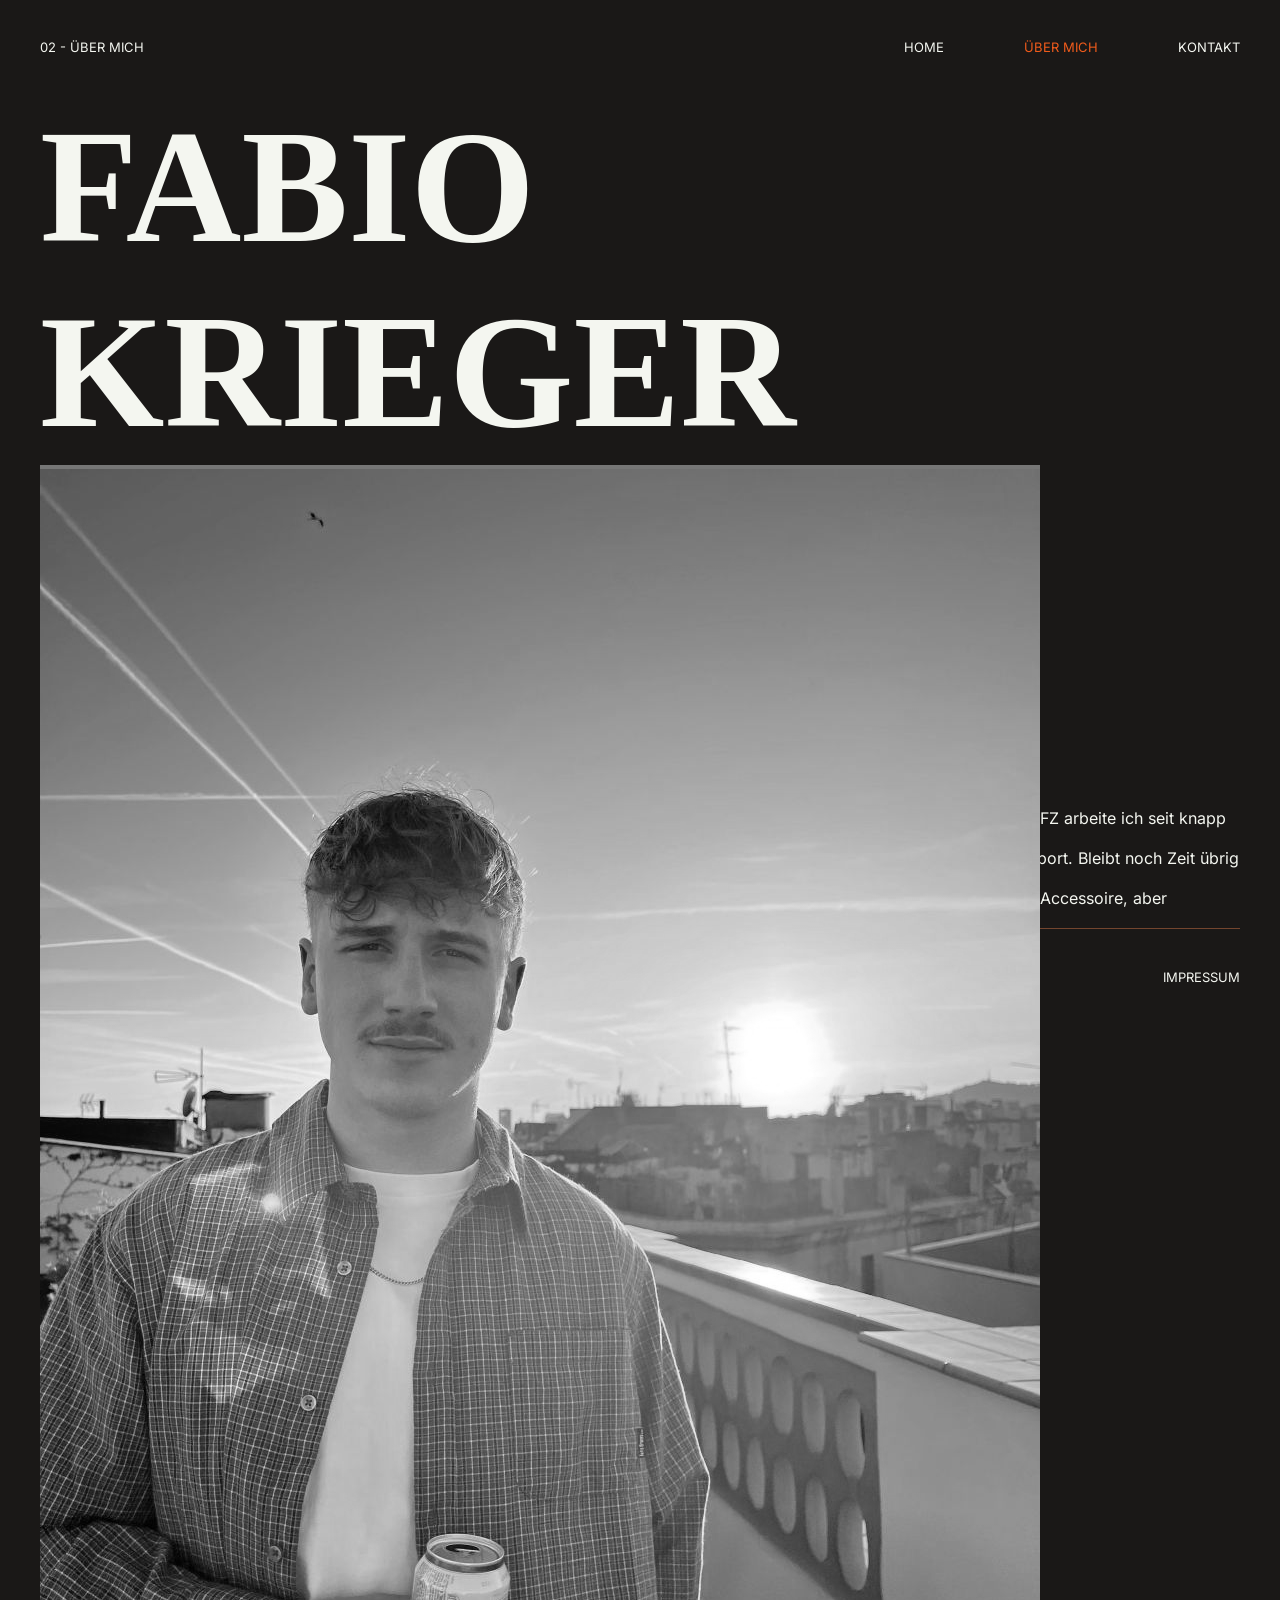
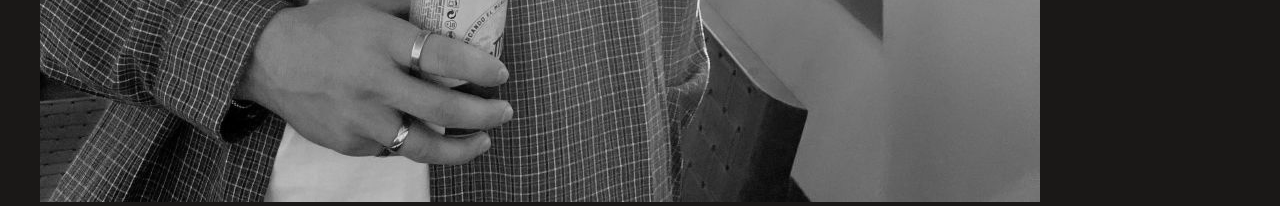
==== aboutme.html @ bf52d25d "Anpassungen Website 17.11." ====
<!DOCTYPE html>
<!--suppress LanguageDetectionInspection -->
<html lang="de">
<head>
    <meta charset="UTF-8">
    <!--
    <meta name="viewport" content="width=device-width, user-scalable=no, initial-scale=1.0, maximum-scale=1.0, minimum-scale=1.0">
    -->
    <meta http-equiv="X-UA-Compatible" content="ie=edge">
    <link rel="stylesheet" href="css/style.css">

    <title>Über mich | Karabiner</title>
</head>
<body data-theme="dark">
    <header>
        <section class="header-section">
            <div class="header-title">
                02 - Über mich
            </div>
            <nav class="mainnav">
                <ul>
                    <li>
                        <a href="index.html">Home</a>
                    </li>
                    <li>
                        <a href="aboutme.html" class="active">Über mich</a>
                    </li>
                    <li>
                        <a href="contact.html">Kontakt</a>
                    </li>
                </ul>
            </nav>
        </section>
    </header>
    <main>
        <section class="main-section">
            <h1>Fabio Krieger</h1>
        </section>
        <section class="main-section">
            <div>
                <div class="img-wrapper">
                    <img src="img/portrait.jpg" alt="Portrait Fabio Krieger">
                </div>
            </div>
            <div>
                <p class="headline">Nah dran. An meinem Alltag.</p>
                <h3>Das bin ich.</h3>
                <p class="text">
                    Ich bin Fabio, 24 Jahre alt und habe im Sommer 2026 mein Studium in Multimediaproduktion gestartet. Als gelernter Mediamatiker EFZ arbeite ich seit knapp drei Jahren bei einer IT-Unternehmung in Cham – dort bin ich als Video & Multimediaproducer tätig.
                    <br>
                    In meiner Freizeit beschäftige ich mich viel mit Sport. Ich spiele beim VBC Willisau Volleyball und mache öfters Kraft- und Ausdauersport. Bleibt noch Zeit übrig nebst Job, Studium und Sport verbringe ich gerne Zeit mit meiner Freundin, meinen engsten Freunden und meiner Familie.
                    <br>
                    Seit über sechs Jahren trage ich den Karabiner mit meinem Schlüsselbund an meiner Hose – Tag für Tag. Gestartet hat es als cooles Accessoire, aber mittlerweile kann ich kaum ohne.
                </p>
            </div>
        </section>
    </main>
    <footer>
        <section class="footer-section">
            <button id="theme-toggle">
                <img src="" alt="theme-icon">
                Dunkel
            </button>
            <a href="impressum.html">Impressum</a>
        </section>
    </footer>
    <script src="js/theme-toggle.js"></script>
</body>
</html>
---- css/style.css ----
@font-face {
    font-family: "Krona One";
    src:
            local("Krona One"),
            url("../fonts/KronaOne-Regular.woff");

    font-family: "Inter";
    src:
            local("Inter"),
            url("../fonts/Inter-VariableFont_opsz_wght.woff");
}

:root {
    --color-primary: #F05B1B;
    --color-text: #1A1817;
    --color-text-secondary: #73452E;
    --color-surface: #F4F6F0;
    --color-background: #EBE7E6;
    --color-border: #D6CFCB;
    --global-max-width: 1200px;
    --font-size-small: 0.8rem;
    --font-size-regular: 1rem;
    --font-size-medium: 2rem;
    --font-size-large: 10rem;
}

[data-theme="dark"] {
    --color-primary: #F05B1B;
    --color-text: #F4F6F0;
    --color-text-secondary: #EBE7E6;
    --color-surface: #242621;
    --color-background: #1A1817;
    --color-border: #73452E;
}

* {
    margin: 0;
    padding: 0;
    font-family: "Inter", sans-serif;
    color: var(--color-text);
}

body {
    background-color: var(--color-background);
}

section {
    max-width: var(--global-max-width);
    margin: auto;

    &.header-section {
        display: flex;
        justify-content: space-between;
        padding: 2rem 0;
        text-transform: uppercase;
        font-size: var(--font-size-small);

        .header-title {
            display: flex;
            align-items: center;
        }

        ul {
            list-style-type: none;
            display: flex;
            justify-content: space-between;
            gap: 5rem;

            li {
                display: flex;
                align-items: center;

                a {
                    padding: 0.5rem 0;
                    text-decoration: none;
                    color: var(--color-text);

                    &.active {
                        color: var(--color-primary);
                    }
                }
            }
        }
    }

    &.main-section {

        h1 {
            font-size: var(--font-size-large);
            font-family: "Krona One";
            text-transform: uppercase;
        }

        .img-wrapper {
            width: 300px;
            height: 300px;
            object-fit: cover;

            img {
                filter: grayscale(100%);
                border-top: 4px solid var(--color-primary);
            }
        }
    }

    &.footer-section {
        display: flex;
        justify-content: space-between;
        align-items: center;
        text-transform: uppercase;
        padding: 2rem 0;
        border-top: 1px solid var(--color-border);
        font-size: var(--font-size-small);

        #theme-toggle {
            padding: .5rem;
            border-radius: 2rem;
            border: none;
            background-color: var(--color-primary);
            color: var(--color-background);
            text-transform: uppercase;
            font-size: var(--font-size-small);
        }

        a {
            text-decoration: none;
        }
    }
}
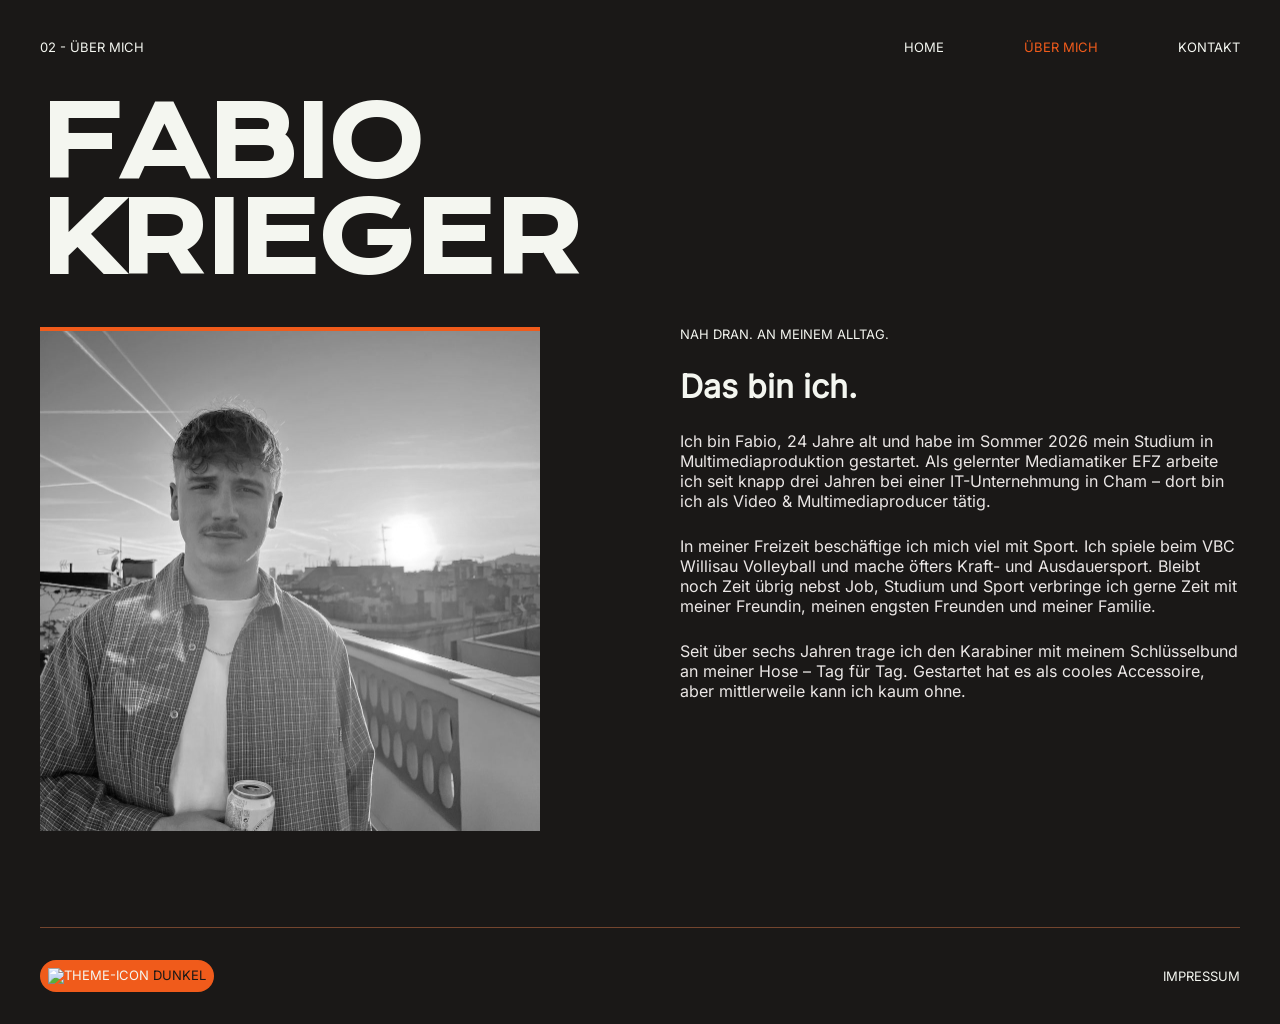
==== commit 66fcb0dc: "Webseite erstellen" ====
--- a/aboutme.html
+++ b/aboutme.html
@@ -37,21 +37,23 @@
             <h1>Fabio Krieger</h1>
         </section>
         <section class="main-section">
-            <div>
+            <div class="grid-wrapper">
                 <div class="img-wrapper">
                     <img src="img/portrait.jpg" alt="Portrait Fabio Krieger">
                 </div>
-            </div>
-            <div>
-                <p class="headline">Nah dran. An meinem Alltag.</p>
-                <h3>Das bin ich.</h3>
-                <p class="text">
-                    Ich bin Fabio, 24 Jahre alt und habe im Sommer 2026 mein Studium in Multimediaproduktion gestartet. Als gelernter Mediamatiker EFZ arbeite ich seit knapp drei Jahren bei einer IT-Unternehmung in Cham – dort bin ich als Video & Multimediaproducer tätig.
-                    <br>
-                    In meiner Freizeit beschäftige ich mich viel mit Sport. Ich spiele beim VBC Willisau Volleyball und mache öfters Kraft- und Ausdauersport. Bleibt noch Zeit übrig nebst Job, Studium und Sport verbringe ich gerne Zeit mit meiner Freundin, meinen engsten Freunden und meiner Familie.
-                    <br>
-                    Seit über sechs Jahren trage ich den Karabiner mit meinem Schlüsselbund an meiner Hose – Tag für Tag. Gestartet hat es als cooles Accessoire, aber mittlerweile kann ich kaum ohne.
-                </p>
+                <div>
+                    <p class="smalltext">Nah dran. An meinem Alltag.</p>
+                    <h3>Das bin ich.</h3>
+                    <p class="text">
+                        Ich bin Fabio, 24 Jahre alt und habe im Sommer 2026 mein Studium in Multimediaproduktion gestartet. Als gelernter Mediamatiker EFZ arbeite ich seit knapp drei Jahren bei einer IT-Unternehmung in Cham – dort bin ich als Video & Multimediaproducer tätig.
+                    </p>
+                    <p class="text">
+                        In meiner Freizeit beschäftige ich mich viel mit Sport. Ich spiele beim VBC Willisau Volleyball und mache öfters Kraft- und Ausdauersport. Bleibt noch Zeit übrig nebst Job, Studium und Sport verbringe ich gerne Zeit mit meiner Freundin, meinen engsten Freunden und meiner Familie.
+                    </p>
+                    <p class="text">
+                        Seit über sechs Jahren trage ich den Karabiner mit meinem Schlüsselbund an meiner Hose – Tag für Tag. Gestartet hat es als cooles Accessoire, aber mittlerweile kann ich kaum ohne.
+                    </p>
+                </div>
             </div>
         </section>
     </main>
--- a/css/style.css
+++ b/css/style.css
@@ -3,7 +3,9 @@
     src:
             local("Krona One"),
             url("../fonts/KronaOne-Regular.woff");
-
+}
+
+@font-face {
     font-family: "Inter";
     src:
             local("Inter"),
@@ -21,7 +23,8 @@
     --font-size-small: 0.8rem;
     --font-size-regular: 1rem;
     --font-size-medium: 2rem;
-    --font-size-large: 10rem;
+    --font-size-large: 6rem;
+    --font-size-massive: 15rem;
 }
 
 [data-theme="dark"] {
@@ -85,20 +88,135 @@
 
     &.main-section {
 
+        .bigfont {
+            font-size: var(--font-size-massive);
+            font-family: "Krona One";
+            line-height: calc(var(--font-size-massive) - 2.5rem);
+        }
+
+        .text {
+            margin-bottom: 50px;
+            color: var(--color-text-secondary);
+        }
+
+        .infotext {
+            font-size: var(--font-size-small);
+            color: var(--color-text-secondary);
+        }
+
         h1 {
             font-size: var(--font-size-large);
+            line-height: var(--font-size-large);
             font-family: "Krona One";
             text-transform: uppercase;
-        }
-
-        .img-wrapper {
-            width: 300px;
-            height: 300px;
-            object-fit: cover;
-
-            img {
-                filter: grayscale(100%);
+            width: 60%;
+            margin-bottom: 40px;
+        }
+
+        .grid-wrapper {
+            display: grid;
+            grid-template: 1fr / 40% 1fr;
+            gap: 10rem;
+
+            .img-wrapper {
                 border-top: 4px solid var(--color-primary);
+                width: 500px;
+                height: 500px;
+
+                img {
+                    height: 100%;
+                    width: 100%;
+                    object-fit: cover;
+                    filter: grayscale(100%);
+                }
+            }
+
+            div {
+
+                p, h3 {
+                    margin-bottom: 25px;
+                }
+
+                .smalltext {
+                    text-transform: uppercase;
+                    font-size: var(--font-size-small);
+                }
+
+                h3 {
+                    font-size: var(--font-size-medium);
+                }
+
+                .text {
+                    color: var(--color-text-secondary);
+                }
+            }
+
+            form {
+                display: flex;
+                flex-direction: column;
+                gap: 2rem;
+
+                .form-flex {
+                    display: flex;
+                    justify-content: space-between;
+                    gap: 1rem;
+
+                    .formfield-wrapper {
+                        display: flex;
+                        flex-direction: column;
+                        width: 100%;
+
+                        label {
+                            margin-bottom: var(--font-size-small) ;
+                        }
+
+                        input, textarea {
+                            padding: var(--font-size-regular);
+                            background-color: var(--color-surface);
+                            border: 1px solid var(--color-border);
+                            resize: vertical;
+
+                            &[type="submit"] {
+                                background-color: var(--color-primary);
+                                color: var(--color-background);
+                            }
+                        }
+
+                        p {
+                            font-size: var(--font-size-small);
+                            color: var(--color-text-secondary);
+                        }
+                    }
+                }
+            }
+        }
+
+        .grid-wrapper-third {
+            display: grid;
+            grid-template: 1fr / 1fr 1fr 1fr;
+            gap: 4rem;
+
+            .impressum-wrapper {
+                border-top: 1px solid var(--color-border);
+                padding-top: 1rem;
+
+                p {
+                    margin-bottom: 25px;
+                }
+
+                .smalltext {
+                    text-transform: uppercase;
+                    font-size: var(--font-size-small);
+                }
+
+                h3 {
+                    font-size: var(--font-size-medium);
+                }
+
+                .text {
+                    margin-bottom: 50px;
+                    color: var(--color-text-secondary);
+                }
             }
         }
     }
@@ -109,6 +227,7 @@
         align-items: center;
         text-transform: uppercase;
         padding: 2rem 0;
+        margin-top: 6rem;
         border-top: 1px solid var(--color-border);
         font-size: var(--font-size-small);
 
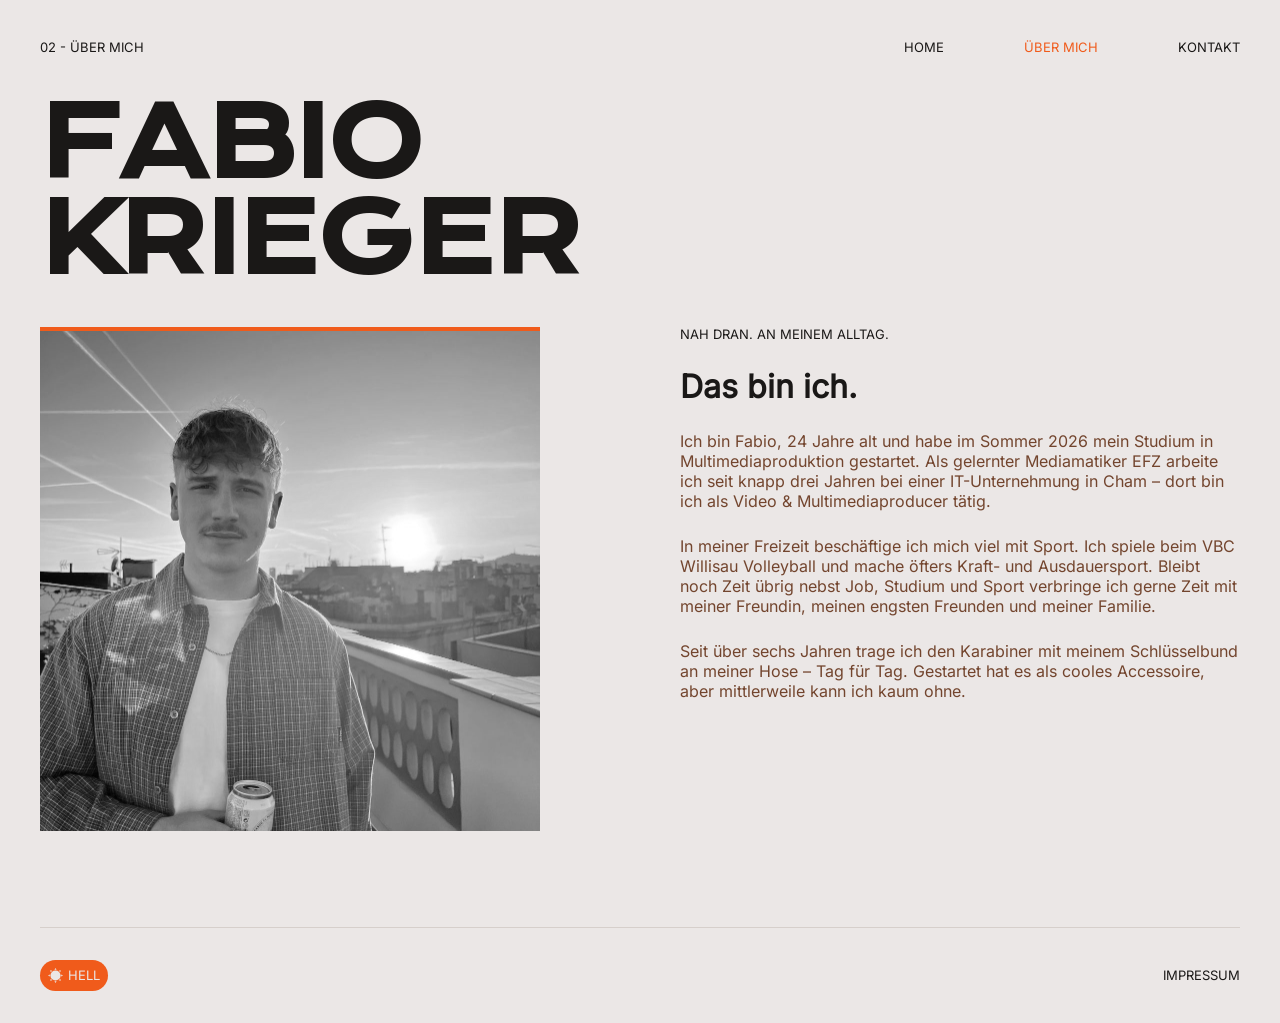
==== commit 65da033d: "Anpassung Button für Light/Dark" ====
--- a/aboutme.html
+++ b/aboutme.html
@@ -8,10 +8,11 @@
     -->
     <meta http-equiv="X-UA-Compatible" content="ie=edge">
     <link rel="stylesheet" href="css/style.css">
+    <link rel="icon" type="image/svg+xml" href="img/icon-karabiner.svg">
 
     <title>Über mich | Karabiner</title>
 </head>
-<body data-theme="dark">
+<body dataset-theme="dark">
     <header>
         <section class="header-section">
             <div class="header-title">
@@ -60,8 +61,8 @@
     <footer>
         <section class="footer-section">
             <button id="theme-toggle">
-                <img src="" alt="theme-icon">
-                Dunkel
+                <img src="img/icon-darkmode.svg" alt="theme-icon">
+                <span>Dunkel</span>
             </button>
             <a href="impressum.html">Impressum</a>
         </section>
--- a/css/style.css
+++ b/css/style.css
@@ -236,9 +236,19 @@
             border-radius: 2rem;
             border: none;
             background-color: var(--color-primary);
-            color: var(--color-background);
             text-transform: uppercase;
             font-size: var(--font-size-small);
+            display: flex;
+            gap: 5px;
+
+            span {
+                color: var(--color-background);
+            }
+
+            img {
+                height: 15px;
+                width: 15px;
+            }
         }
 
         a {
